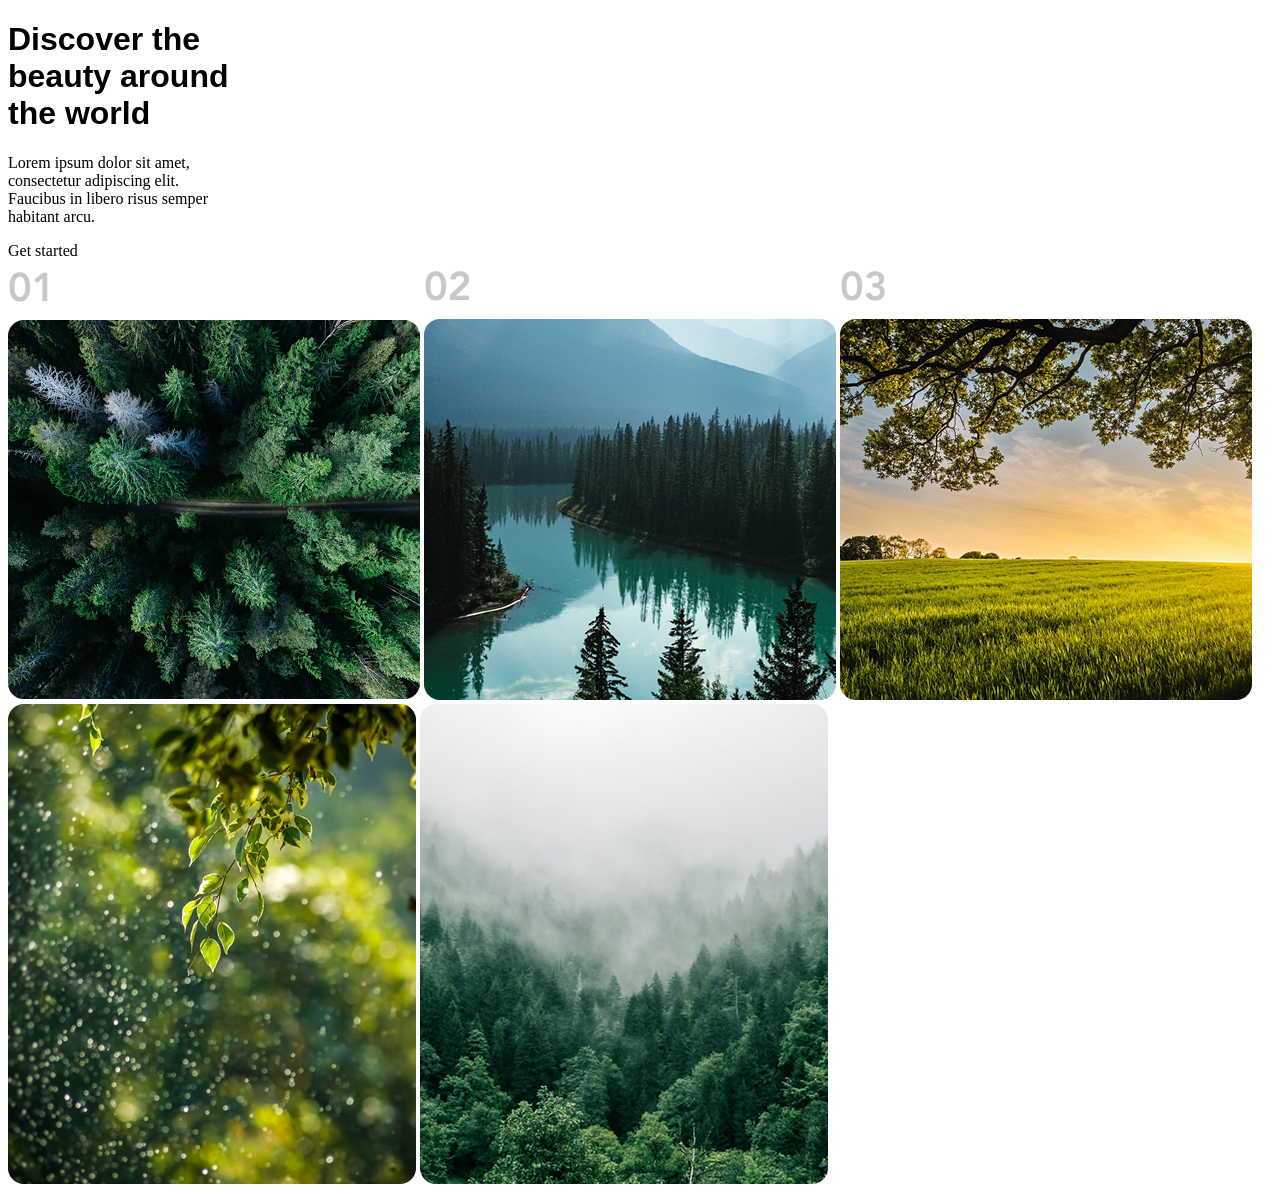
==== landing2/index2.html @ 24f69b85 "nuevo" ====
<!DOCTYPE html>
<html>
    <head>
        <meta charset="utf-8">
        <title>Landinpague2</title>
        <link rel="stylesheet" href="css/landingpage2.css">
    </head>
    <body>
        <h1 class="titulo2">
            Discover the <br>
            beauty around <br>
            the world
        </h1> 
        <p class="descripcion2">
            Lorem ipsum dolor sit amet, <br>
            consectetur adipiscing elit. <br>
            Faucibus in libero risus semper <br>
             habitant arcu.
        </p>
        <div class="contenedor-botton2">
            <div class="boton2">Get started</div>
        </div>
        <div class="contenedor-imagen-abajo">
            <div class="imagenesabajo">
                <img src="imagenes/Frame 14155.png" alt="">
                <img src="imagenes/Frame 14156.png" alt="">
                <img src="imagenes/Frame 14157.png" alt="">
            </div>
        </div>
        <div class="contenedorimagenesarriba">
            <div class="imagenesarriba">
                <img src="imagenes/Image left.png" alt="">
                <img src="imagenes/Image right.png" alt="">
            </div>
        </div>

    </body>
</html>
---- landing2/css/landingpage2.css ----
.titulo2{
    text-align: left;
    font-family: Arial, Helvetica, sans-serif;
}
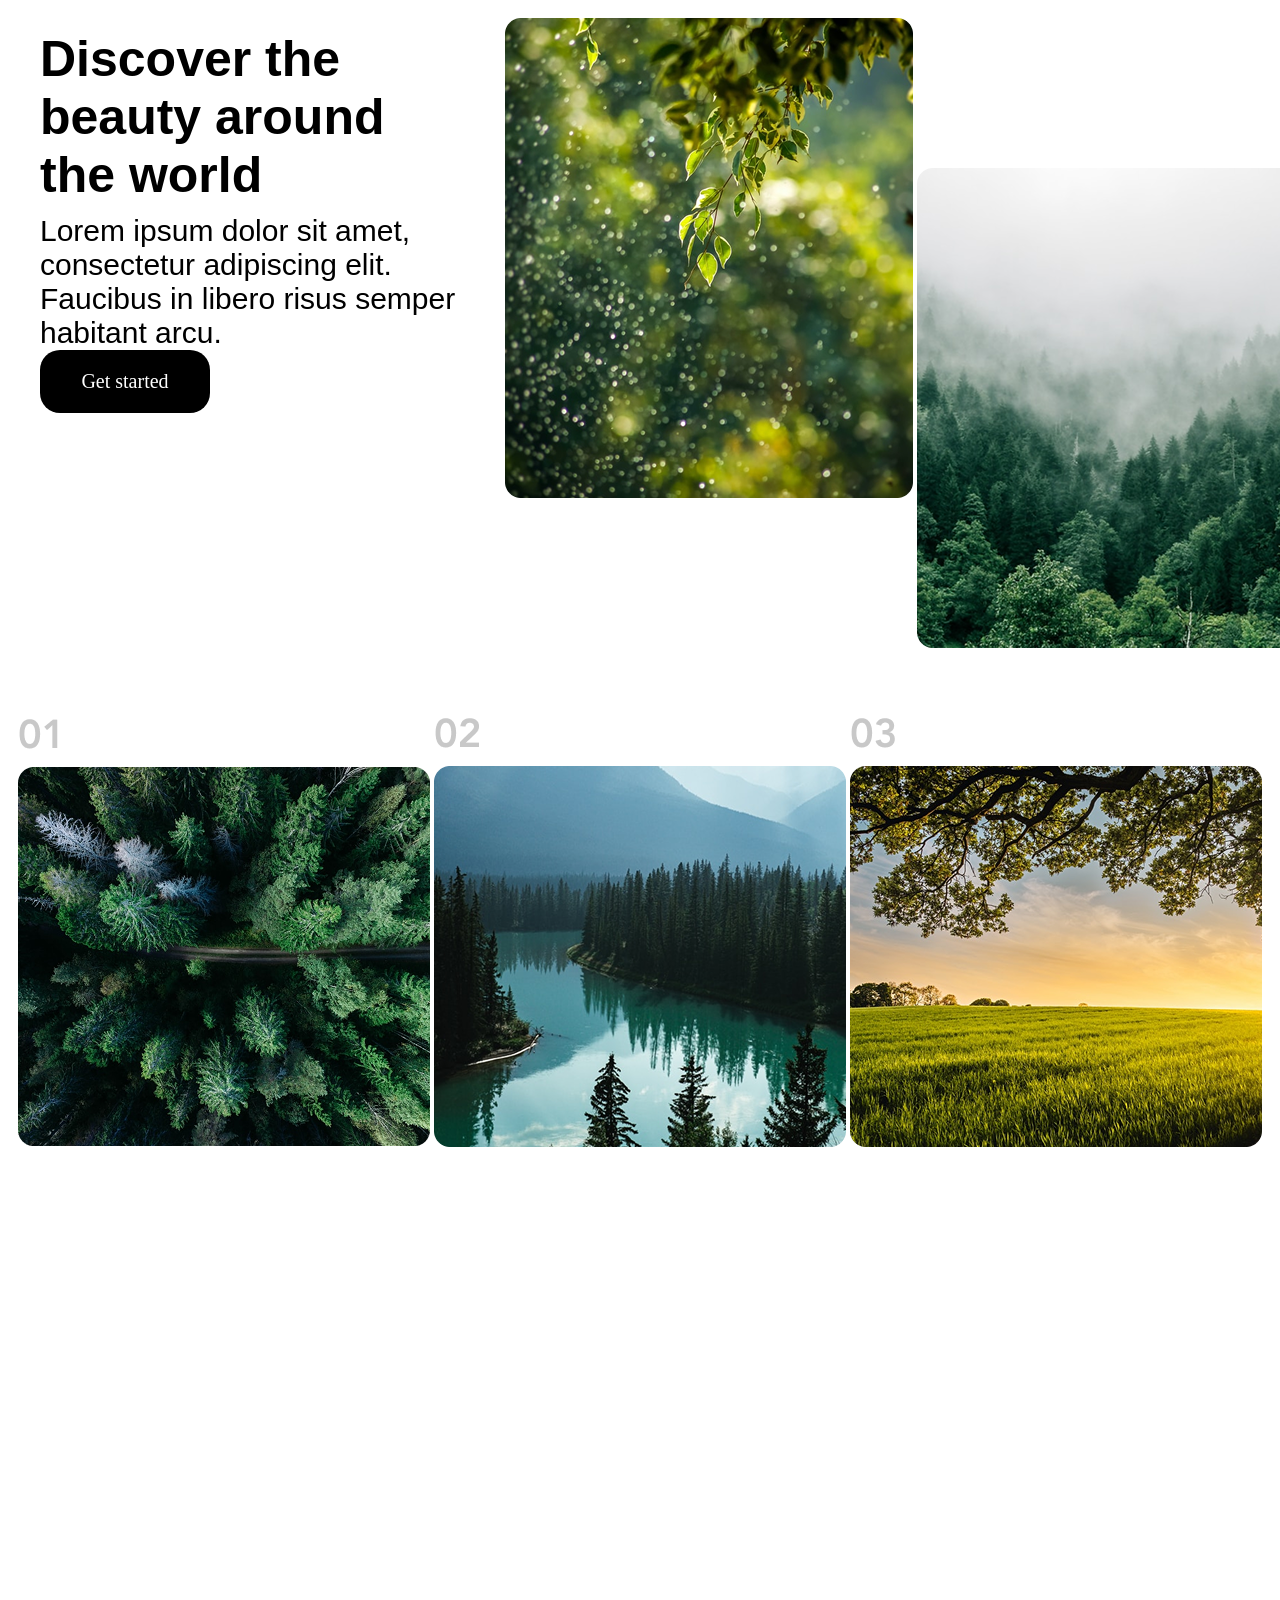
==== commit f844dec4: "mi primera subida" ====
--- a/landing2/index2.html
+++ b/landing2/index2.html
@@ -17,22 +17,26 @@
             Faucibus in libero risus semper <br>
              habitant arcu.
         </p>
+
         <div class="contenedor-botton2">
             <div class="boton2">Get started</div>
         </div>
-        <div class="contenedor-imagen-abajo">
+         <div class="contenedorimagenesarriba">
+            <div class="imagenesarriba">
+                <img src="imagenes/Image left.png" alt="" class="imagenarriba">
+                <img src="imagenes/Image right.png" alt="" class="imagenabajo">
+            </div>
+        </div>
+        
+        <div class="contenedorimagenabajo">
             <div class="imagenesabajo">
-                <img src="imagenes/Frame 14155.png" alt="">
+                <img src="imagenes/Frame 14155.png" alt="hola">
                 <img src="imagenes/Frame 14156.png" alt="">
                 <img src="imagenes/Frame 14157.png" alt="">
             </div>
         </div>
-        <div class="contenedorimagenesarriba">
-            <div class="imagenesarriba">
-                <img src="imagenes/Image left.png" alt="">
-                <img src="imagenes/Image right.png" alt="">
-            </div>
-        </div>
+       
+
 
     </body>
 </html>
--- a/landing2/css/landingpage2.css
+++ b/landing2/css/landingpage2.css
@@ -1,4 +1,62 @@
+*{
+    margin: 0;
+    padding: 0;
+
+}
 .titulo2{
     text-align: left;
     font-family: Arial, Helvetica, sans-serif;
+    font-size: 50px;
+    margin-top: 30px;
+    margin-left: 40px;
+    margin-right: 100px;
+    margin-bottom: 10px;
+    
+}
+.descripcion2{
+    text-align: left;
+    font-family: Arial, Helvetica, sans-serif;
+    font-size: 30px ;
+    margin-left: 40px;
+   
+    margin-right: 100px;
+}
+.contenedor-boton2{
+    display: flex;
+    
+    justify-content: center;
+    margin-bottom: 20px;
+    width: 100%;
+    
+}
+.boton2{
+    background-color: black;
+    color: white;
+    padding: 20px 5px ;
+    text-align: center;
+    width: 160px;
+    font-size: 20px;
+    margin-left: 40px;
+    border-radius: 20px;
+    
+}
+.contenedorimagenesarriba{
+    padding: 5px;
+    width: 1000px;
+    margin-left: 500px;
+    margin-top: -400px;
+    gap: 10px 30px;
+
+}
+.imagenabajo{
+    transform: translateY(150px);
+}
+
+.contenedorimagenabajo{
+
+    display: flex ;
+    justify-content: center;
+    margin-top: 200px;
+    margin-bottom: 1000px;
+
 }
